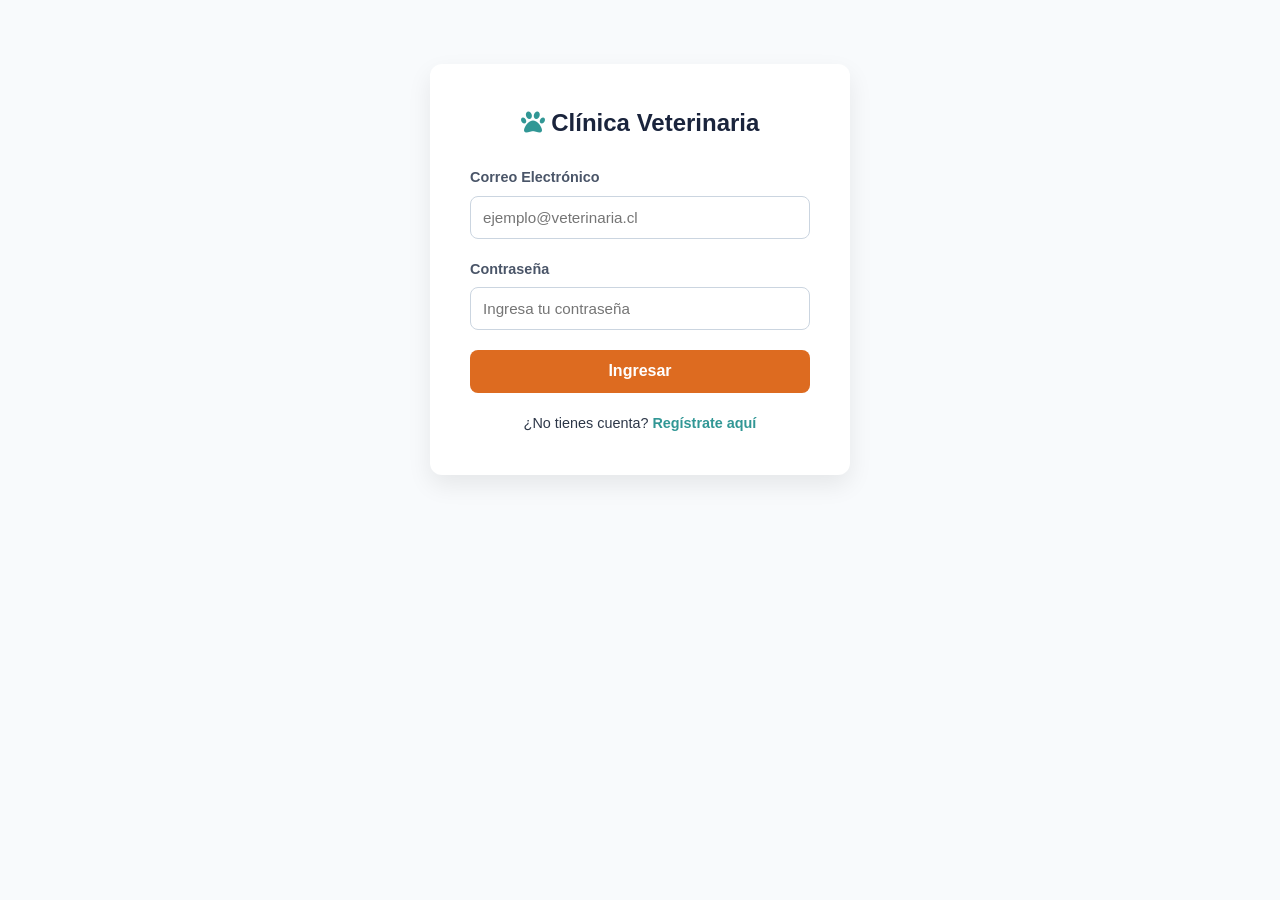
==== index.html @ 681df99f "feat: inicializacion de proyecto veterinaria con estilos base e interfaz de login" ====
<!DOCTYPE html>
<html lang="es">
<head>
    <meta charset="UTF-8">
    <meta name="viewport" content="width=device-width, initial-scale=1.0">
    <title>Clínica Veterinaria - Iniciar Sesión</title>
    <link rel="stylesheet" href="styles.css">
    <link rel="stylesheet" href="https://cdnjs.cloudflare.com/ajax/libs/font-awesome/6.4.0/css/all.min.css">
</head>
<body>

    <div class="auth-container">
        <h2 class="auth-title">
            <i class="fas fa-paw" style="color: #319795;"></i>
            Clínica Veterinaria
        </h2>

        <div id="alertBox" class="alert alert-error"></div>

        <form id="loginForm">
            <div class="form-group">
                <label for="email">Correo Electrónico</label>
                <input type="email" id="email" class="form-control" placeholder="ejemplo@veterinaria.cl" required>
            </div>

            <div class="form-group">
                <label for="password">Contraseña</label>
                <input type="password" id="password" class="form-control" placeholder="Ingresa tu contraseña" required>
            </div>

            <button type="submit" class="btn-primary">Ingresar</button>
        </form>

        <div class="auth-footer">
            <p>¿No tienes cuenta? <a href="registro.html">Regístrate aquí</a></p>
        </div>
    </div>

    <script src="script.js"></script>
</body>
</html>
---- styles.css ----
* {
    margin: 0;
    padding: 0;
    box-sizing: border-box;
    font-family: 'Segoe UI', Tahoma, Geneva, Verdana, sans-serif;
}

body {
    background-color: #f8fafc;
    color: #2d3748;
    line-height: 1.6;
}

/* NAVEGACIÓN */
.navbar {
    background-color: #1a243c;
    padding: 1rem 2rem;
    display: flex;
    justify-content: space-between;
    align-items: center;
    box-shadow: 0 4px 12px rgba(0, 0, 0, 0.1);
}

.navbar-brand {
    color: #ffffff;
    font-size: 1.3rem;
    font-weight: 700;
    text-decoration: none;
    display: flex;
    align-items: center;
    gap: 0.5rem;
}

.navbar-brand span {
    color: #319795;
}

.nav-links {
    display: flex;
    gap: 1rem;
    align-items: center;
}

.nav-links a {
    color: #e2e8f0;
    text-decoration: none;
    font-weight: 500;
    padding: 0.4rem 0.8rem;
    border-radius: 6px;
    transition: all 0.2s ease;
}

.nav-links a:hover, .nav-links a.active {
    background-color: rgba(49, 151, 149, 0.25);
    color: #ffffff;
}

/* FORMULARIOS Y TARJETAS DE ACCESO */
.auth-container {
    max-width: 420px;
    margin: 4rem auto;
    background: white;
    padding: 2.5rem;
    border-radius: 12px;
    box-shadow: 0 10px 25px rgba(0, 0, 0, 0.08);
}

.auth-title {
    text-align: center;
    color: #1a243c;
    margin-bottom: 1.5rem;
}

.form-group {
    margin-bottom: 1.2rem;
}

.form-group label {
    display: block;
    font-weight: 600;
    margin-bottom: 0.4rem;
    font-size: 0.9rem;
    color: #4a5568;
}

.form-control {
    width: 100%;
    padding: 0.75rem;
    border: 1px solid #cbd5e0;
    border-radius: 8px;
    font-size: 0.95rem;
}

.form-control:focus {
    outline: none;
    border-color: #319795;
    box-shadow: 0 0 0 3px rgba(49, 151, 149, 0.15);
}

.btn-primary {
    width: 100%;
    background-color: #dd6b20;
    color: white;
    border: none;
    padding: 0.8rem;
    border-radius: 8px;
    font-size: 1rem;
    font-weight: 600;
    cursor: pointer;
}

.btn-primary:hover {
    background-color: #c05621;
}

.auth-footer {
    text-align: center;
    margin-top: 1.2rem;
    font-size: 0.9rem;
}

.auth-footer a {
    color: #319795;
    text-decoration: none;
    font-weight: 600;
}
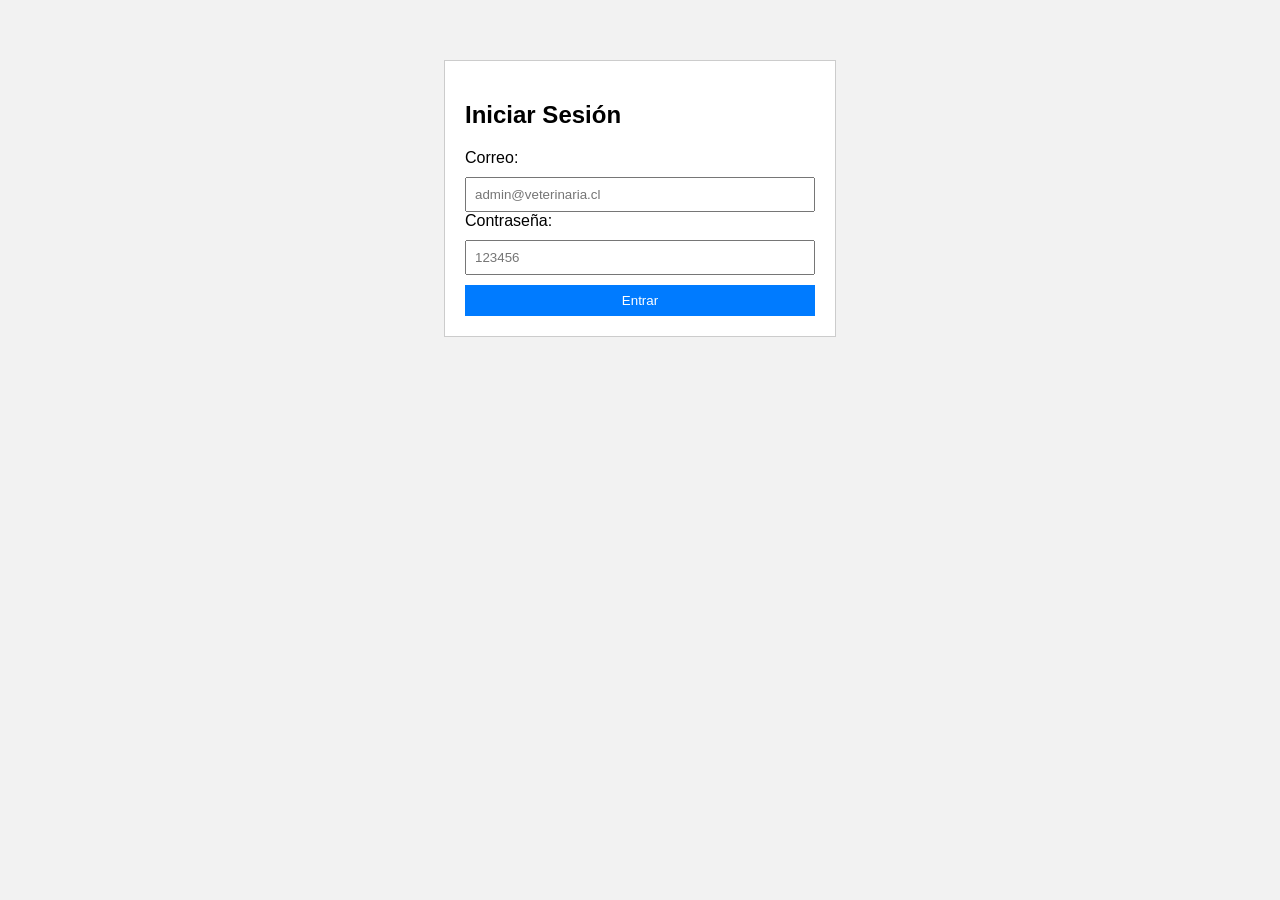
==== commit 275553bb: "creo archivo js con el modelo de tratamientos" ====
--- a/index.html
+++ b/index.html
@@ -2,40 +2,23 @@
 <html lang="es">
 <head>
     <meta charset="UTF-8">
-    <meta name="viewport" content="width=device-width, initial-scale=1.0">
-    <title>Clínica Veterinaria - Iniciar Sesión</title>
+    <title>Login</title>
     <link rel="stylesheet" href="styles.css">
-    <link rel="stylesheet" href="https://cdnjs.cloudflare.com/ajax/libs/font-awesome/6.4.0/css/all.min.css">
 </head>
 <body>
 
-    <div class="auth-container">
-        <h2 class="auth-title">
-            <i class="fas fa-paw" style="color: #319795;"></i>
-            Clínica Veterinaria
-        </h2>
+    <div class="caja">
+        <h2>Iniciar Sesión</h2>
+        
+        <label>Correo:</label>
+        <input type="text" id="correo" placeholder="admin@veterinaria.cl">
 
-        <div id="alertBox" class="alert alert-error"></div>
+        <label>Contraseña:</label>
+        <input type="password" id="clave" placeholder="123456">
 
-        <form id="loginForm">
-            <div class="form-group">
-                <label for="email">Correo Electrónico</label>
-                <input type="email" id="email" class="form-control" placeholder="ejemplo@veterinaria.cl" required>
-            </div>
-
-            <div class="form-group">
-                <label for="password">Contraseña</label>
-                <input type="password" id="password" class="form-control" placeholder="Ingresa tu contraseña" required>
-            </div>
-
-            <button type="submit" class="btn-primary">Ingresar</button>
-        </form>
-
-        <div class="auth-footer">
-            <p>¿No tienes cuenta? <a href="registro.html">Regístrate aquí</a></p>
-        </div>
+        <button onclick="entrar()">Entrar</button>
     </div>
 
-    <script src="script.js"></script>
+    <script src="login.js"></script>
 </body>
 </html>
--- a/styles.css
+++ b/styles.css
@@ -1,127 +1,39 @@
-
-* {
+body {
+    font-family: Arial, sans-serif;
+    background-color: #f2f2f2;
     margin: 0;
-    padding: 0;
-    box-sizing: border-box;
-    font-family: 'Segoe UI', Tahoma, Geneva, Verdana, sans-serif;
+    padding: 20px;
 }
 
-body {
-    background-color: #f8fafc;
-    color: #2d3748;
-    line-height: 1.6;
+.caja {
+    width: 350px;
+    background: white;
+    margin: 40px auto;
+    padding: 20px;
+    border: 1px solid #ccc;
 }
 
-/* NAVEGACIÓN */
-.navbar {
-    background-color: #1a243c;
-    padding: 1rem 2rem;
-    display: flex;
-    justify-content: space-between;
-    align-items: center;
-    box-shadow: 0 4px 12px rgba(0, 0, 0, 0.1);
+input, button {
+    width: 100%;
+    padding: 8px;
+    margin-top: 10px;
+    box-sizing: border-box;
 }
 
-.navbar-brand {
-    color: #ffffff;
-    font-size: 1.3rem;
-    font-weight: 700;
-    text-decoration: none;
-    display: flex;
-    align-items: center;
-    gap: 0.5rem;
-}
-
-.navbar-brand span {
-    color: #319795;
-}
-
-.nav-links {
-    display: flex;
-    gap: 1rem;
-    align-items: center;
-}
-
-.nav-links a {
-    color: #e2e8f0;
-    text-decoration: none;
-    font-weight: 500;
-    padding: 0.4rem 0.8rem;
-    border-radius: 6px;
-    transition: all 0.2s ease;
-}
-
-.nav-links a:hover, .nav-links a.active {
-    background-color: rgba(49, 151, 149, 0.25);
-    color: #ffffff;
-}
-
-/* FORMULARIOS Y TARJETAS DE ACCESO */
-.auth-container {
-    max-width: 420px;
-    margin: 4rem auto;
-    background: white;
-    padding: 2.5rem;
-    border-radius: 12px;
-    box-shadow: 0 10px 25px rgba(0, 0, 0, 0.08);
-}
-
-.auth-title {
-    text-align: center;
-    color: #1a243c;
-    margin-bottom: 1.5rem;
-}
-
-.form-group {
-    margin-bottom: 1.2rem;
-}
-
-.form-group label {
-    display: block;
-    font-weight: 600;
-    margin-bottom: 0.4rem;
-    font-size: 0.9rem;
-    color: #4a5568;
-}
-
-.form-control {
-    width: 100%;
-    padding: 0.75rem;
-    border: 1px solid #cbd5e0;
-    border-radius: 8px;
-    font-size: 0.95rem;
-}
-
-.form-control:focus {
-    outline: none;
-    border-color: #319795;
-    box-shadow: 0 0 0 3px rgba(49, 151, 149, 0.15);
-}
-
-.btn-primary {
-    width: 100%;
-    background-color: #dd6b20;
+button {
+    background-color: #007bff;
     color: white;
     border: none;
-    padding: 0.8rem;
-    border-radius: 8px;
-    font-size: 1rem;
-    font-weight: 600;
     cursor: pointer;
 }
 
-.btn-primary:hover {
-    background-color: #c05621;
+table {
+    width: 100%;
+    margin-top: 15px;
+    border-collapse: collapse;
 }
 
-.auth-footer {
-    text-align: center;
-    margin-top: 1.2rem;
-    font-size: 0.9rem;
-}
-
-.auth-footer a {
-    color: #319795;
-    text-decoration: none;
-    font-weight: 600;
+th, td {
+    padding: 6px;
+    text-align: left;
 }
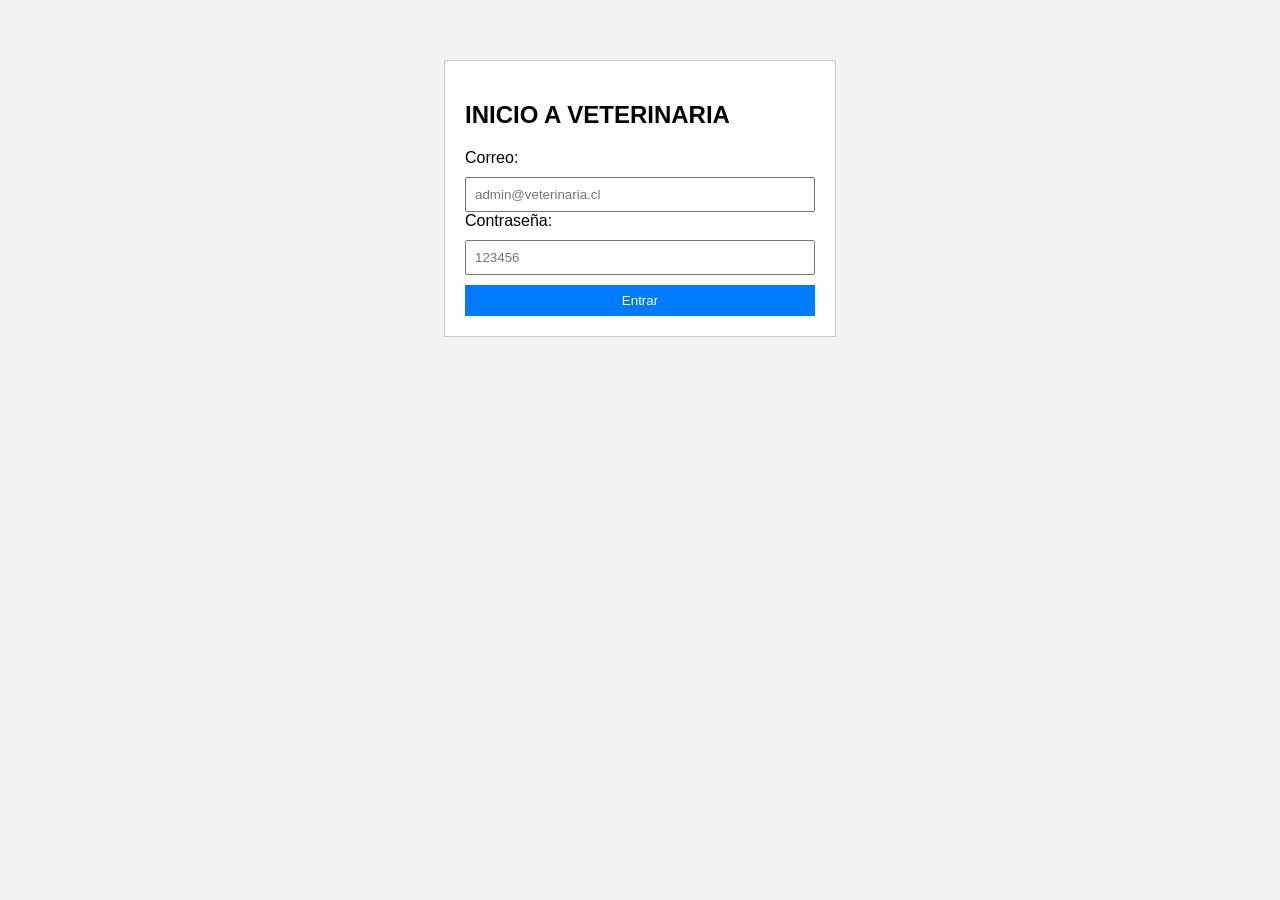
==== commit 9ae63fc9: "actualizo el texto en la interfaz de inicio" ====
--- a/index.html
+++ b/index.html
@@ -8,7 +8,7 @@
 <body>
 
     <div class="caja">
-        <h2>Iniciar Sesión</h2>
+        <h2>INICIO A VETERINARIA</h2>
         
         <label>Correo:</label>
         <input type="text" id="correo" placeholder="admin@veterinaria.cl">
--- a/styles.css
+++ b/styles.css
@@ -36,4 +36,5 @@
 th, td {
     padding: 6px;
     text-align: left;
-}+}
+
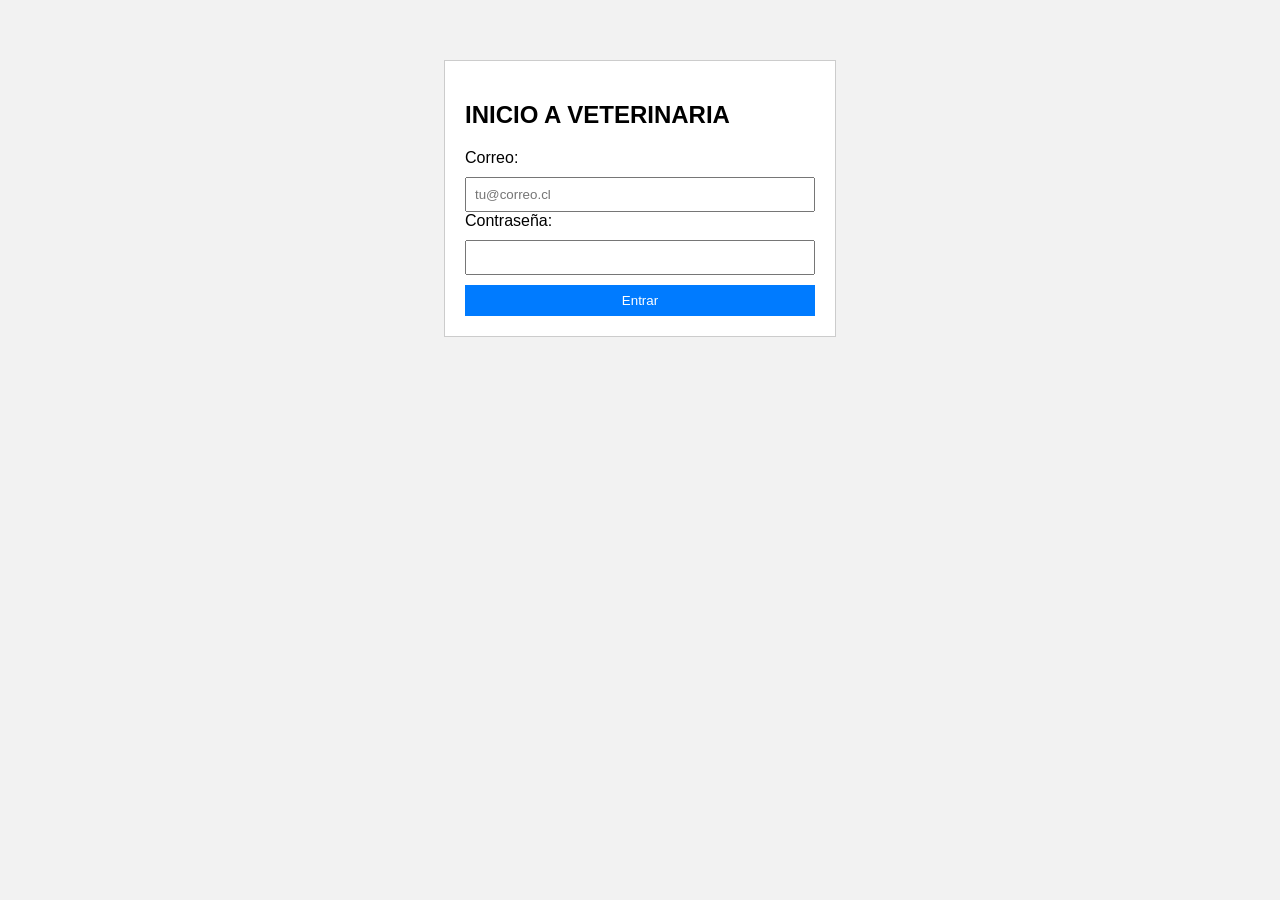
==== commit eb7682ec: "implemento login con dos roles, admin y veterinario" ====
--- a/index.html
+++ b/index.html
@@ -2,23 +2,28 @@
 <html lang="es">
 <head>
     <meta charset="UTF-8">
-    <title>Login</title>
+    <meta name="viewport" content="width=device-width, initial-scale=1">
+    <title>Iniciar sesión</title>
     <link rel="stylesheet" href="styles.css">
 </head>
 <body>
 
     <div class="caja">
         <h2>INICIO A VETERINARIA</h2>
-        
-        <label>Correo:</label>
-        <input type="text" id="correo" placeholder="admin@veterinaria.cl">
 
-        <label>Contraseña:</label>
-        <input type="password" id="clave" placeholder="123456">
+        <form id="formLogin" novalidate>
+            <label for="correo">Correo:</label>
+            <input type="email" id="correo" autocomplete="username" placeholder="tu@correo.cl">
 
-        <button onclick="entrar()">Entrar</button>
+            <label for="clave">Contraseña:</label>
+            <input type="password" id="clave" autocomplete="current-password">
+
+            <button type="submit">Entrar</button>
+        </form>
     </div>
 
+    <script src="modal.js"></script>
+    <script src="auth.js"></script>
     <script src="login.js"></script>
 </body>
-</html>+</html>
